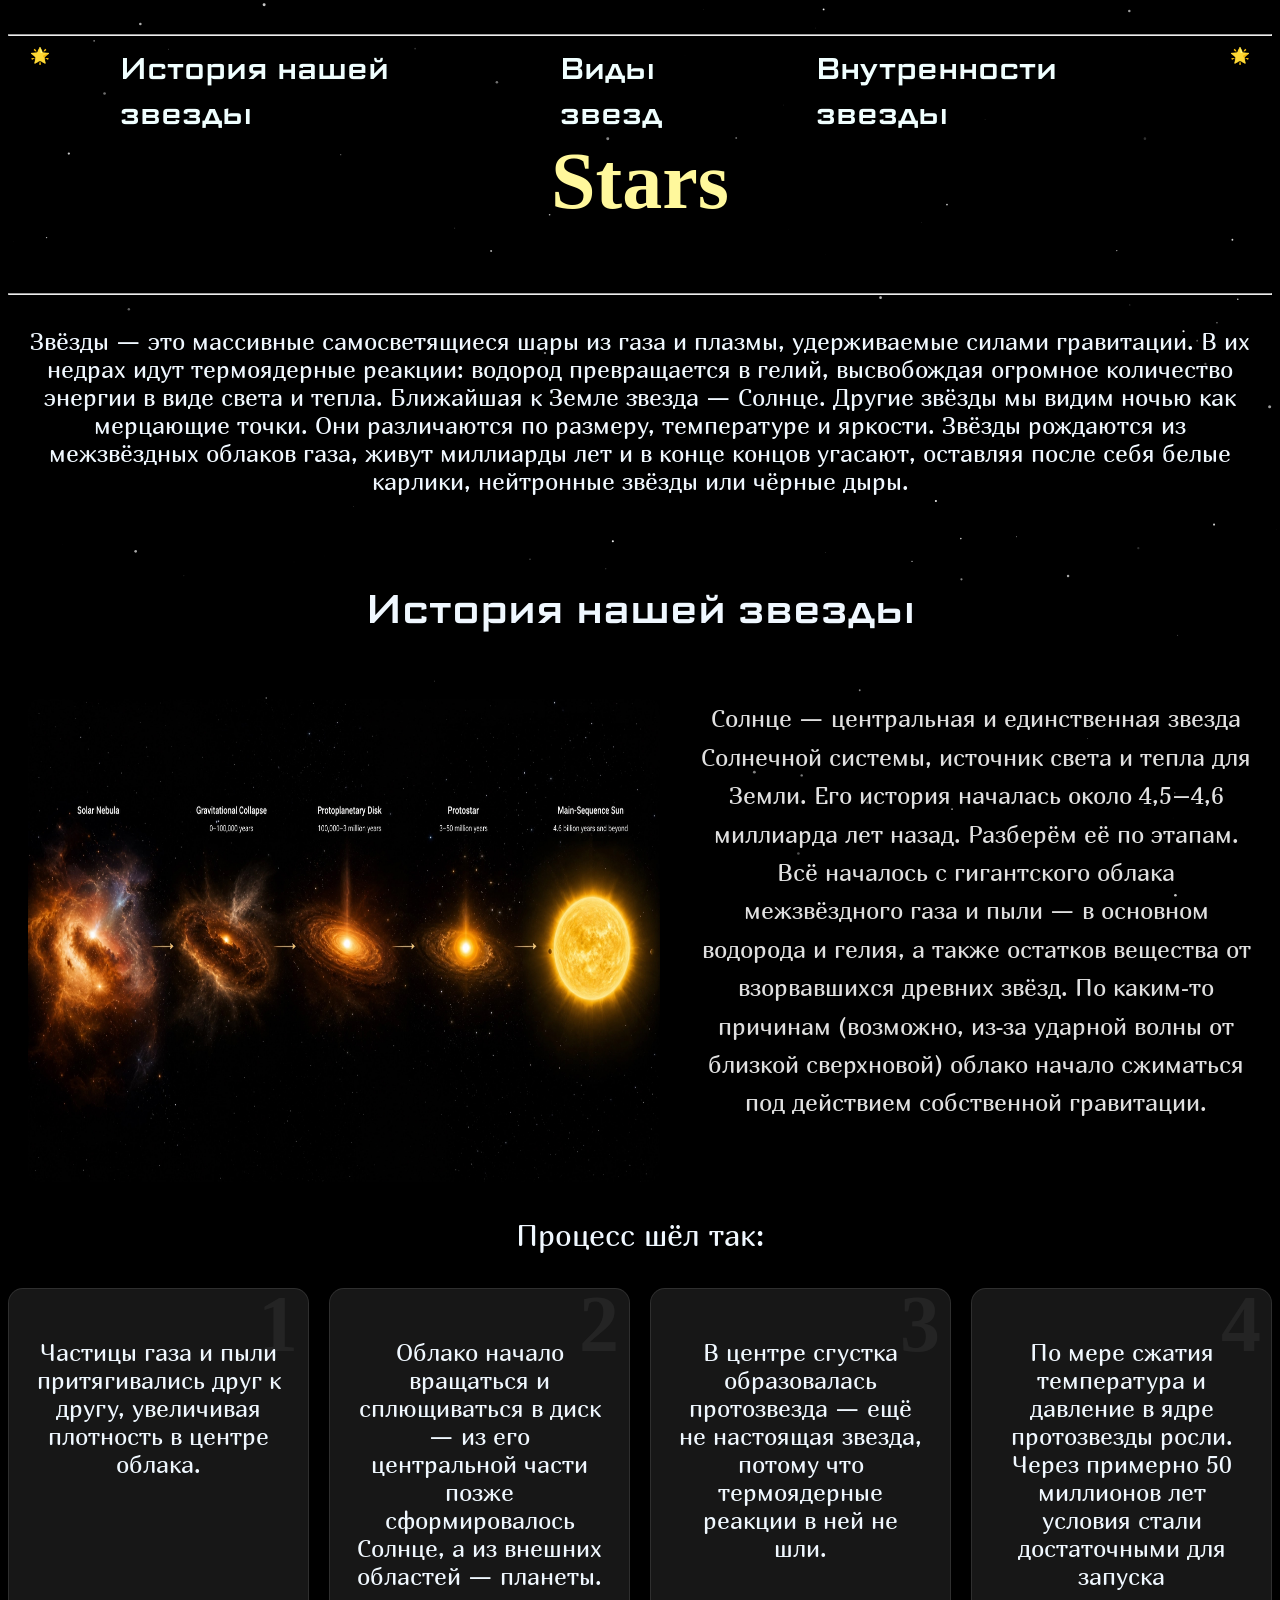
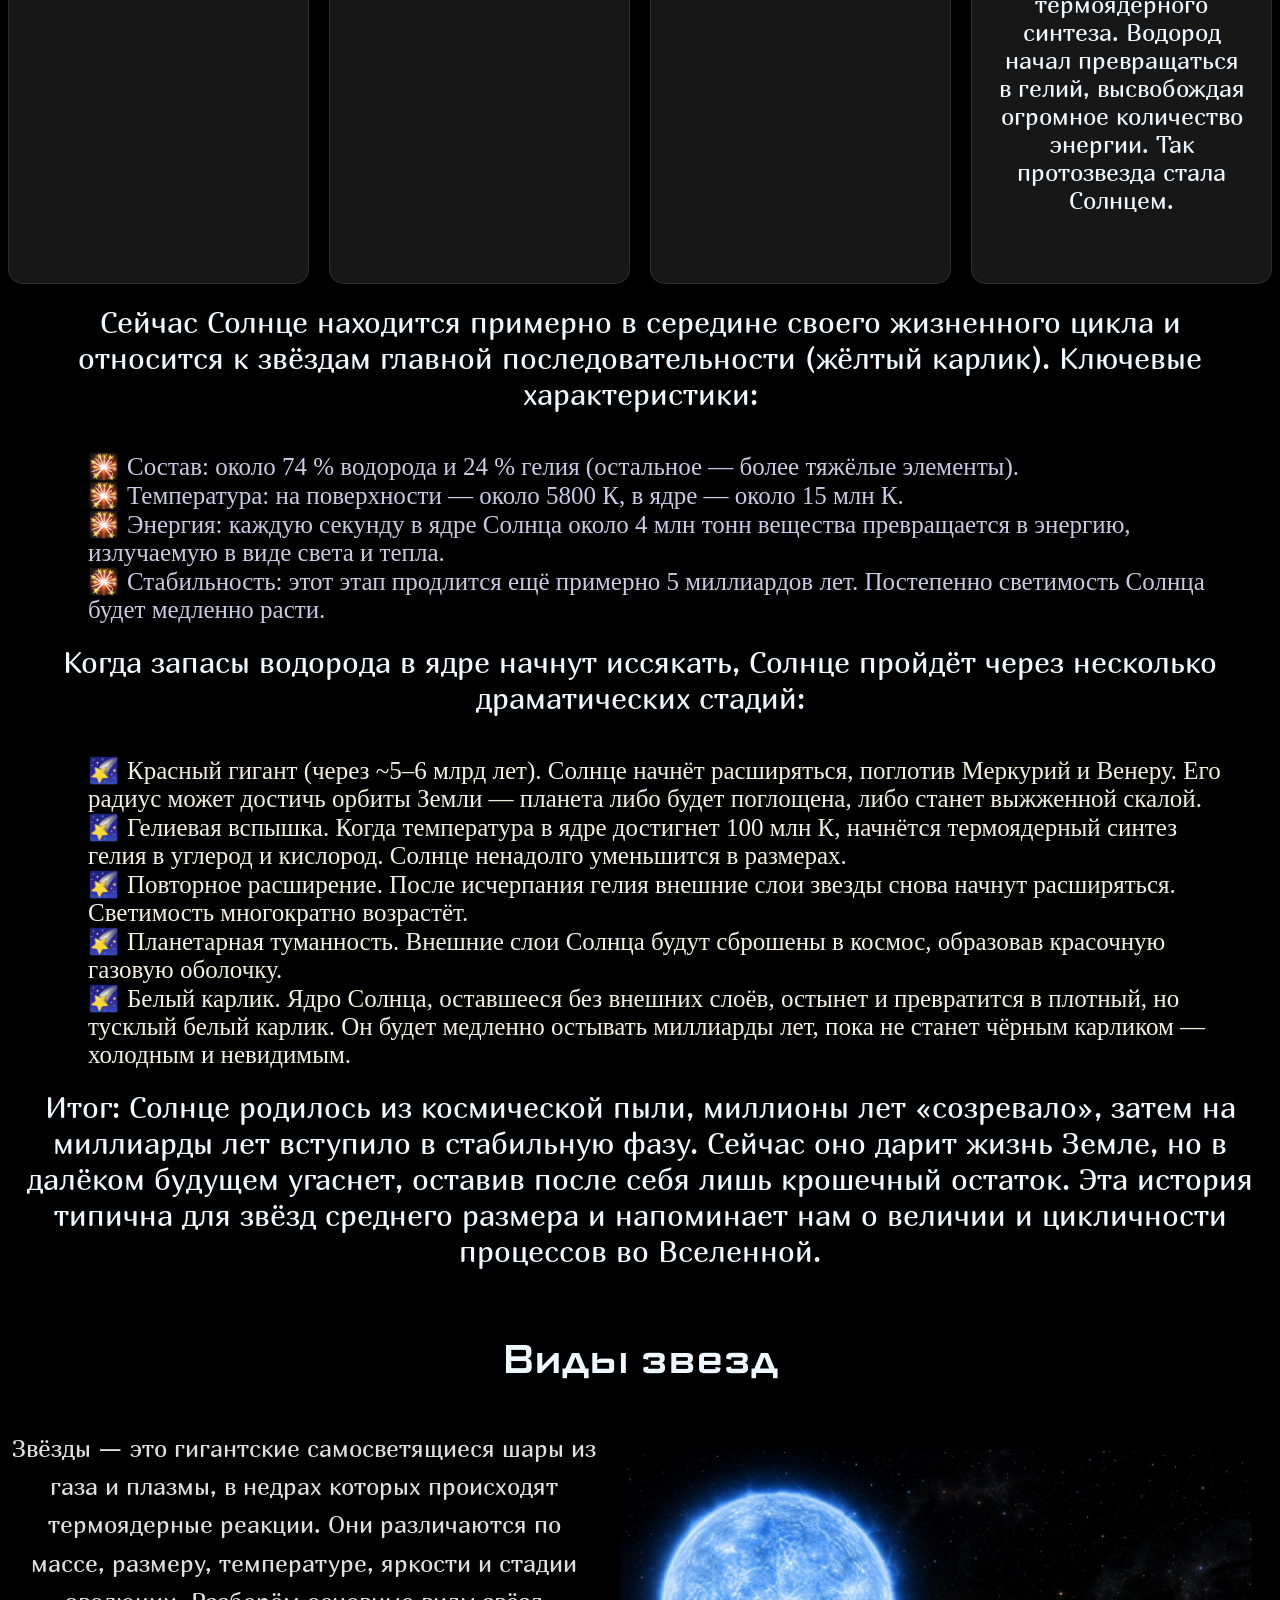
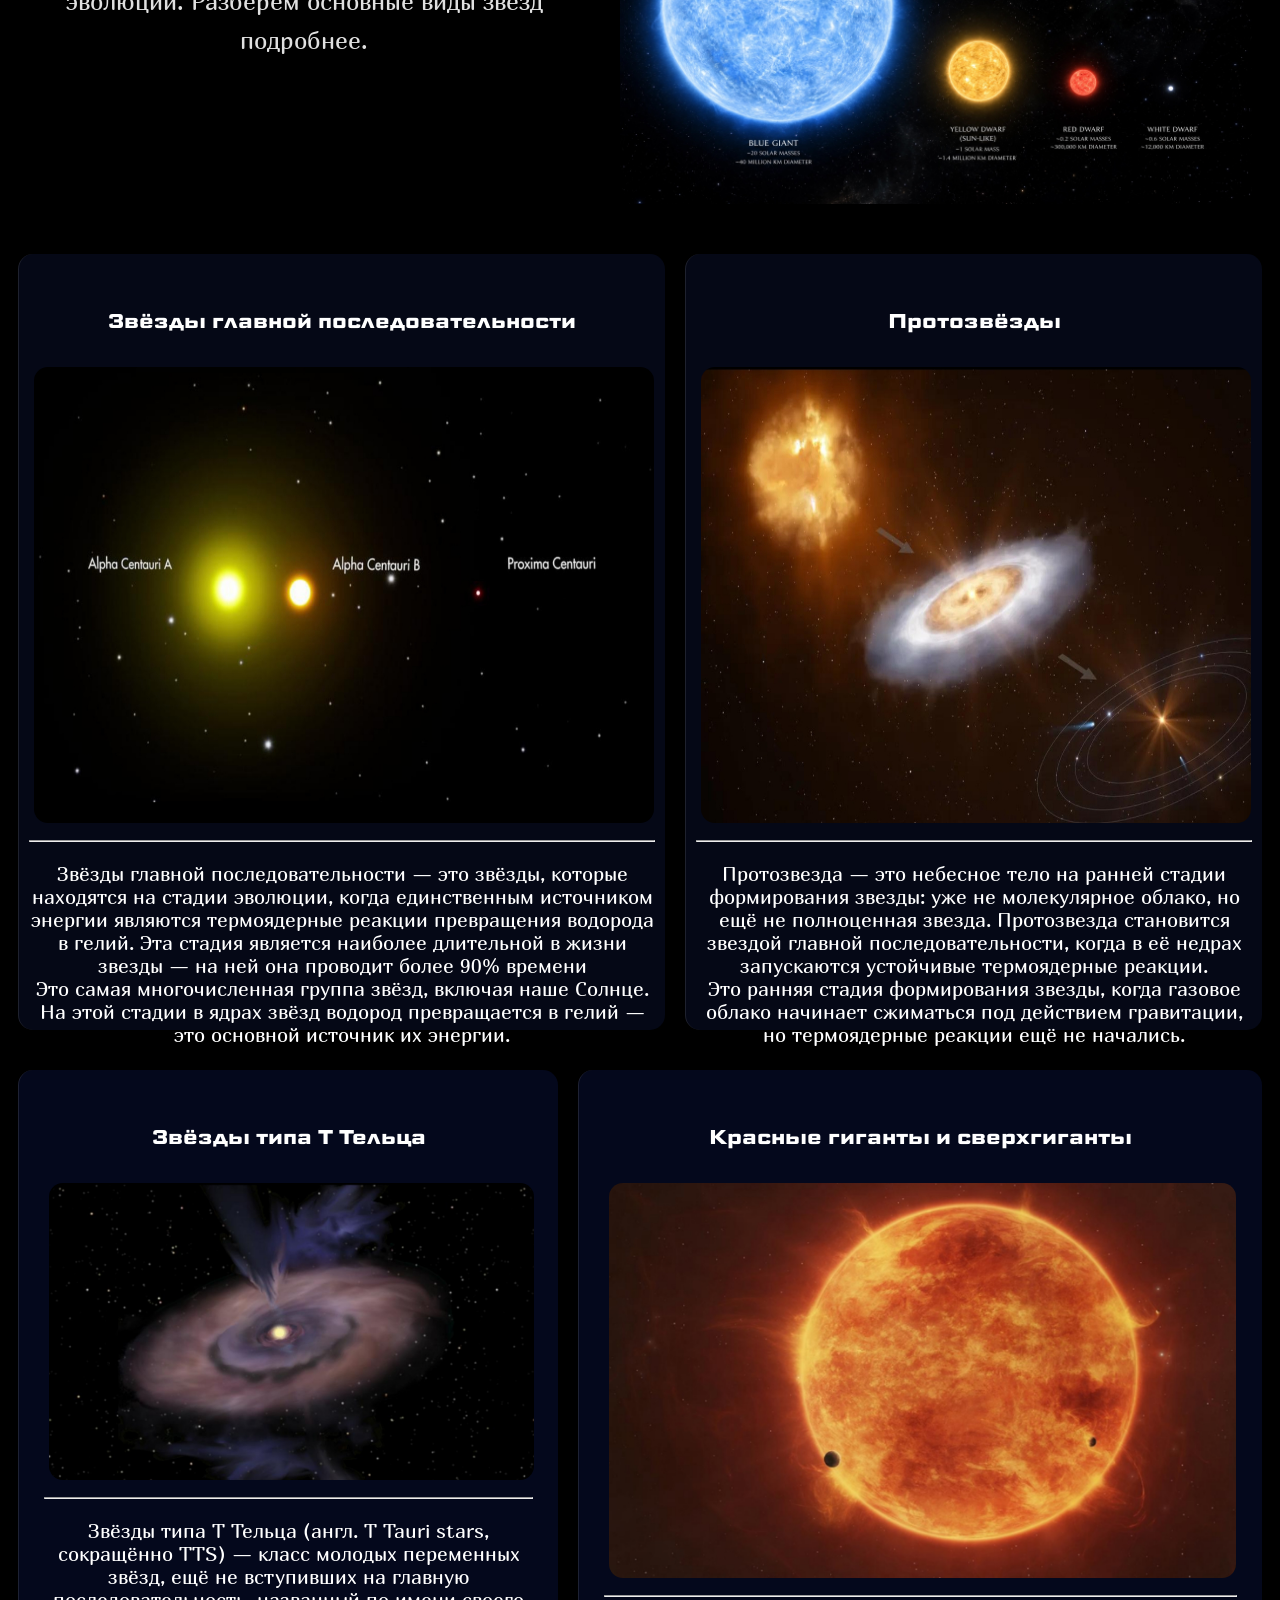
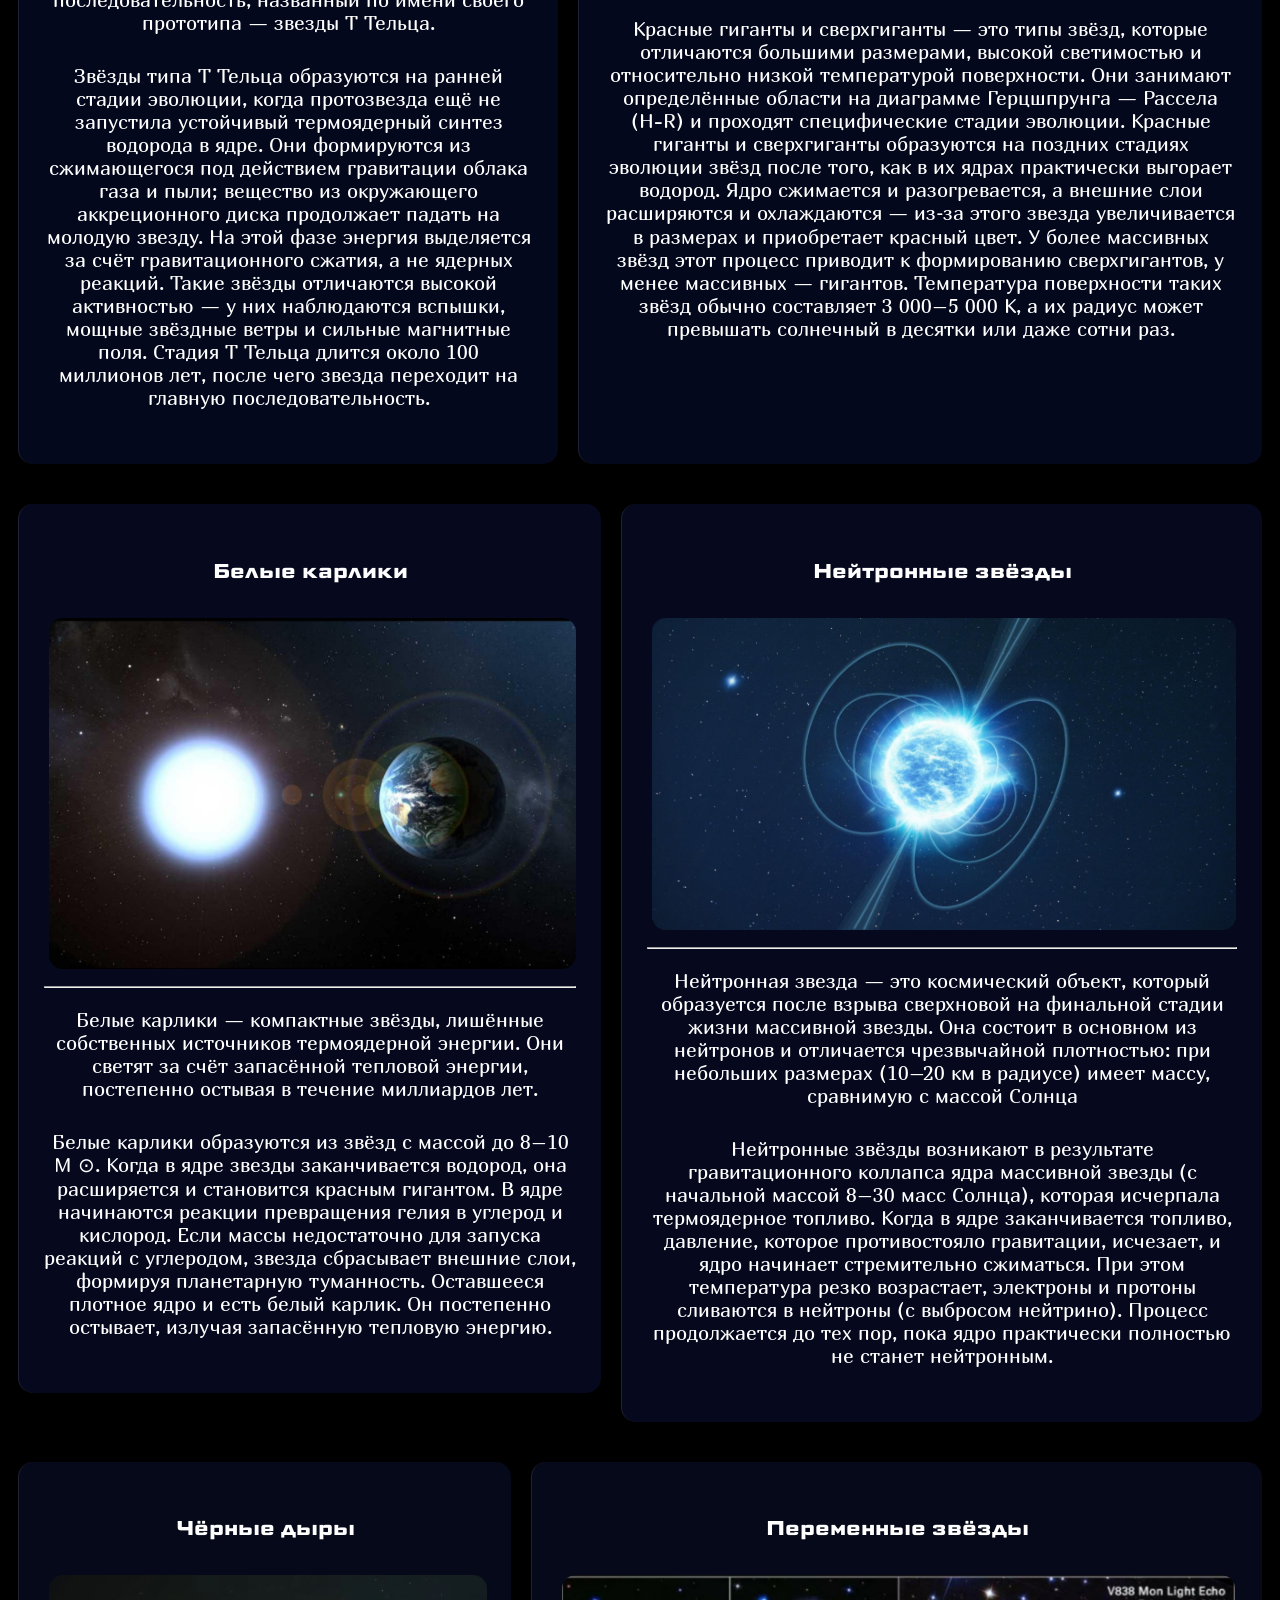
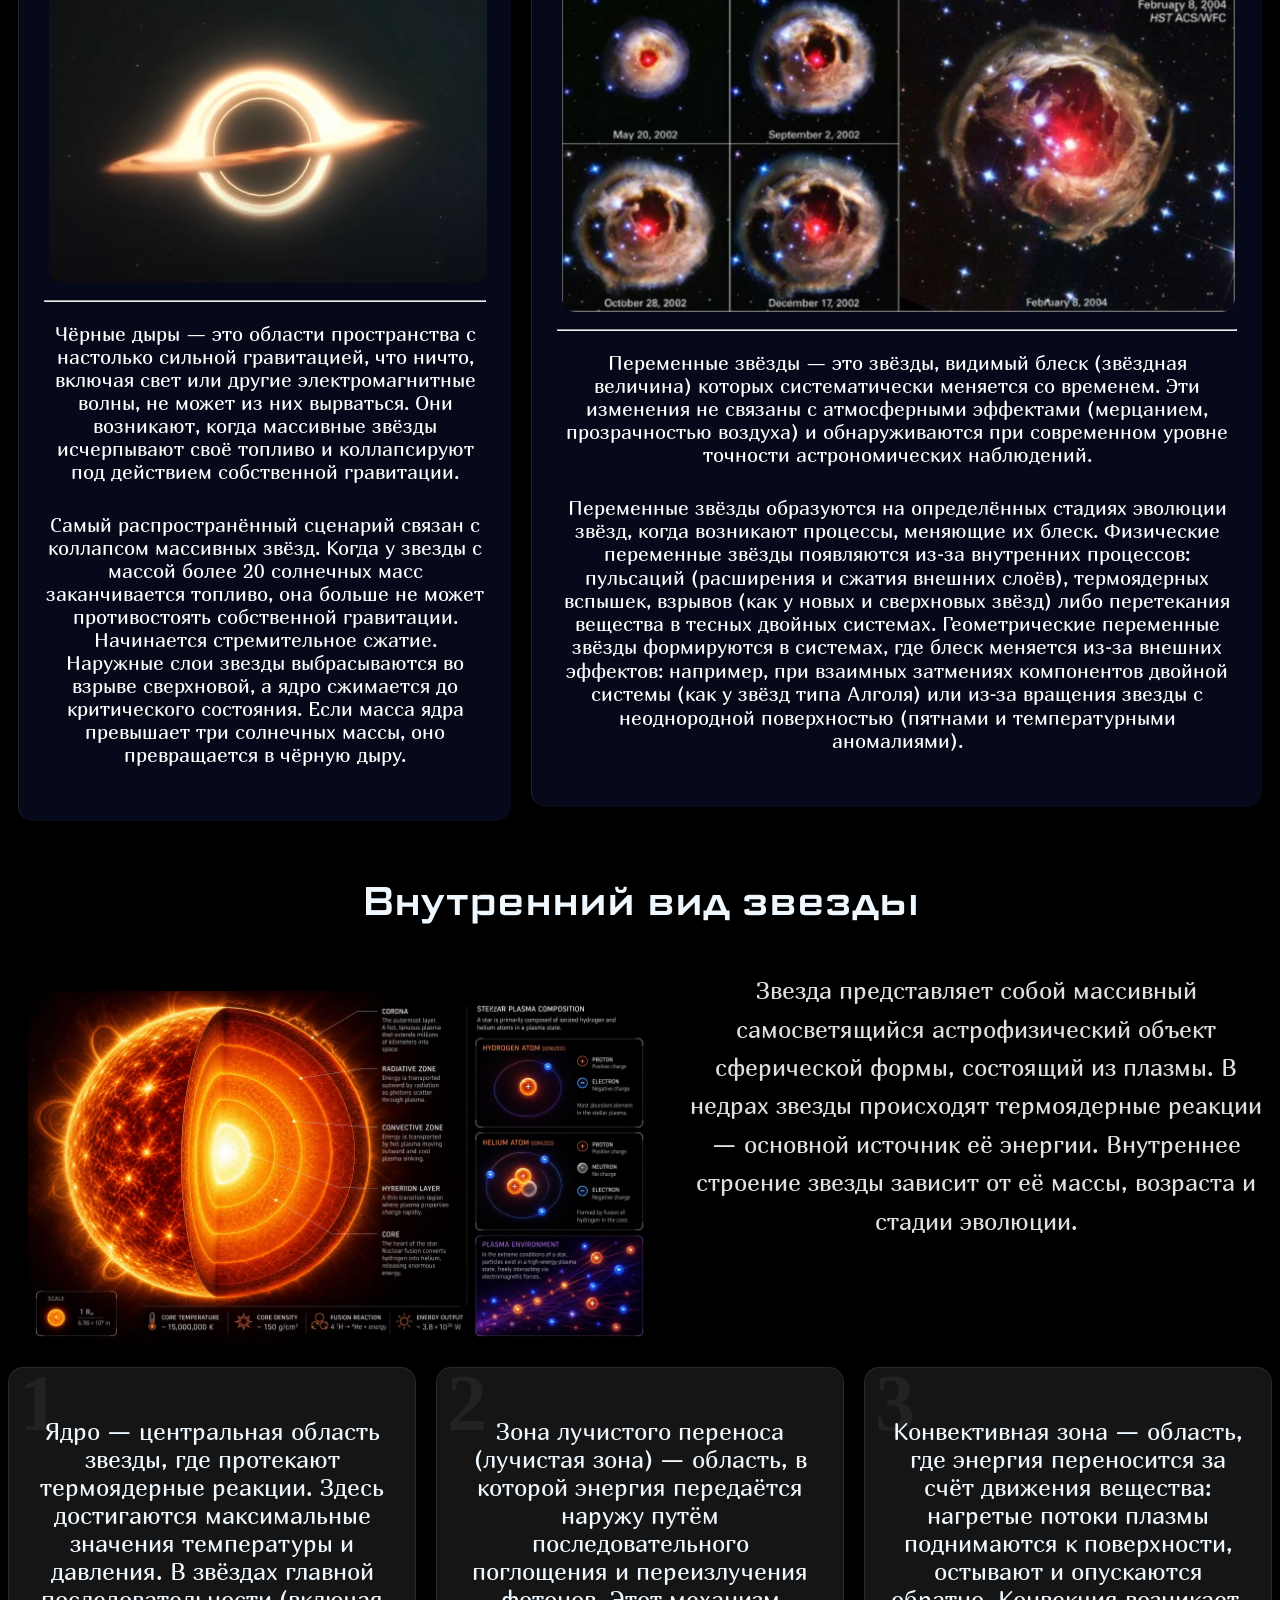
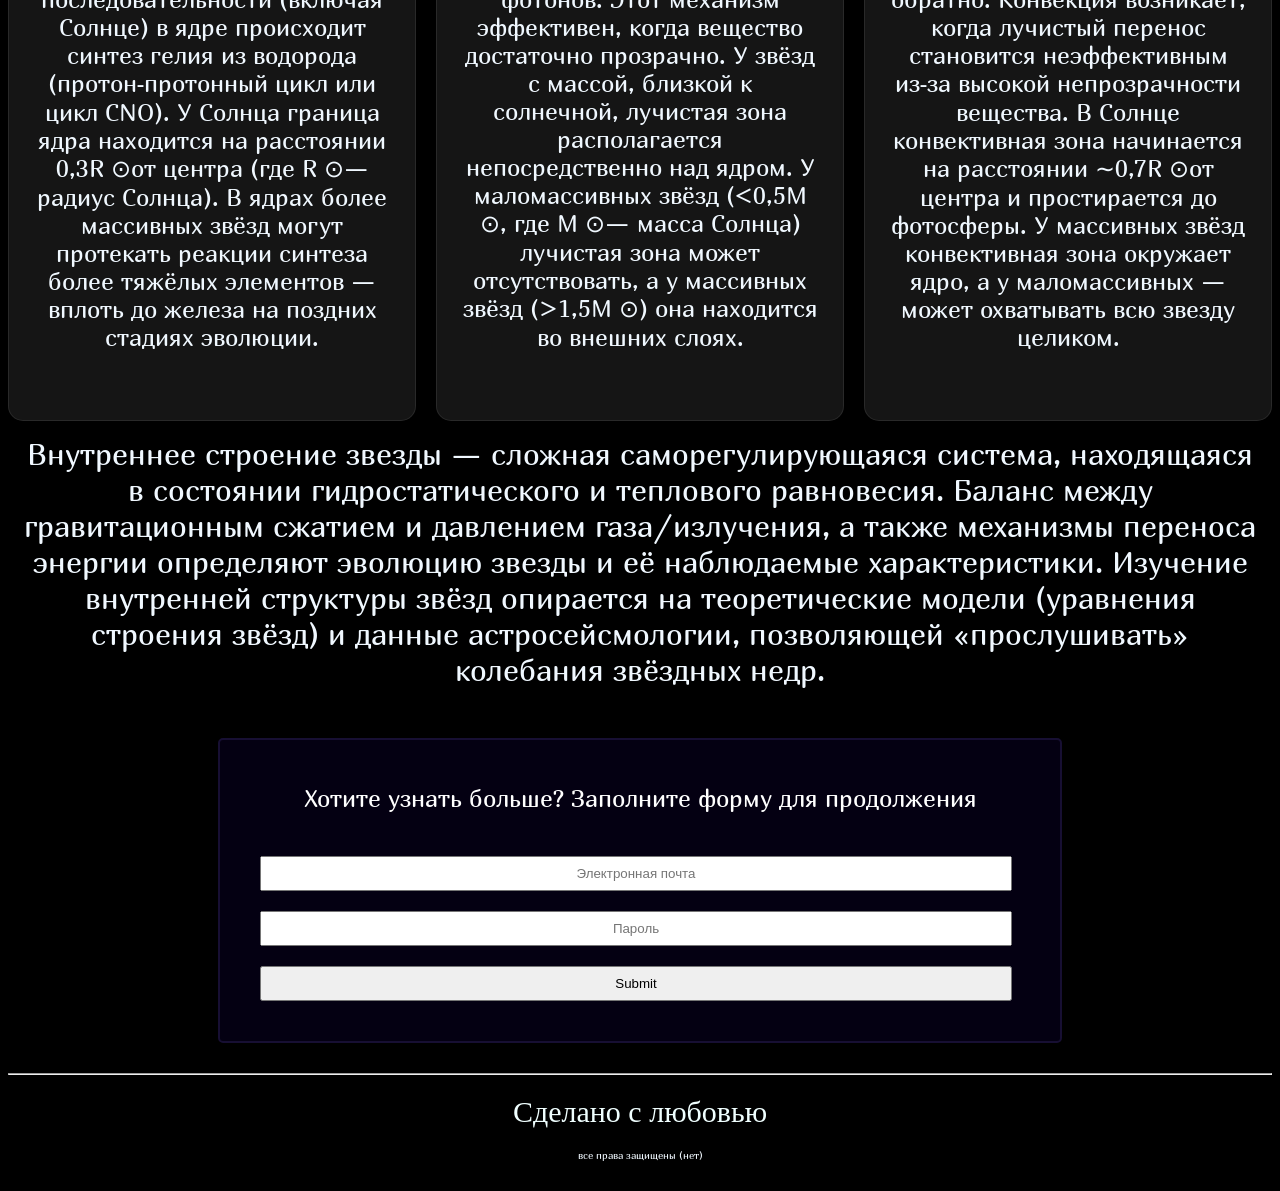
==== index.html @ b3ffe47a "Add files via upload" ====
<!DOCTYPE html>
<html lang="en">
<head>
    <meta charset="UTF-8">
    <meta name="viewport" content="width=device-width, initial-scale=1.0">
    <title>Stars</title>
    <link rel="stylesheet" href="style.css">
</head>
<body>
    <canvas id="stars-f"></canvas> /*создание фона(графика)*/
    <header>
            
            <div>
                
                
                <nav>
                <ul class="ul">
                    <li class="kl">
                      <a href="#history">История нашей звезды</a>
                    </li>
                    <li class="kl">
                        <a href="#vidi">Виды звезд</a>
                    </li>
                    <li class="kl">
                         <a href="#vnitru">Внутренности звезды</a>
                    </li>
                </ul>
                </nav>

            </div>
            
            <hr>

        </header>

    <main>
        <h2>Stars</h2>
        <hr>

        <div class="qwe">
            <p>Звёзды — это массивные самосветящиеся шары из газа и плазмы, удерживаемые силами гравитации. В их недрах идут термоядерные реакции: водород превращается в гелий, высвобождая огромное количество энергии в виде света и тепла. Ближайшая к Земле звезда — Солнце. Другие звёзды мы видим ночью как мерцающие точки. Они различаются по размеру, температуре и яркости. Звёзды рождаются из межзвёздных облаков газа, живут миллиарды лет и в конце концов угасают, оставляя после себя белые карлики, нейтронные звёзды или чёрные дыры.

            </p>
        </div>
        <h3 class="zac" id="history">История нашей звезды</h3>
        <section >
            
                <img class="immg" src="HhCAy1S5aWrT5e75SsNeDAeFYhlKkajiqe4t4muRTNCoE-Ly6YGvQNkZab-iYZTN1pRWCbXhPPBl9dnaajM_gAIA.jpg" alt="история звезды">
            <div class="history">
                <p class="history-t">Солнце — центральная и единственная звезда Солнечной системы, источник света и тепла для Земли. Его история началась около 4,5–4,6 миллиарда лет назад. Разберём её по этапам.
                Всё началось с гигантского облака межзвёздного газа и пыли — в основном водорода и гелия, а также остатков вещества от взорвавшихся древних звёзд. По каким‑то причинам (возможно, из‑за ударной волны от близкой сверхновой) облако начало сжиматься под действием собственной гравитации.
            </p>
            </div>
                 
    </div>
            
            
        </section>
        <p class="text">Процесс шёл так:</p>

        <div class="history-steps">
        <div class="step-card" data-step="1">
        
        <p>Частицы газа и пыли притягивались друг к другу, увеличивая плотность в центре облака.</p>
    </div>
         <div class="step-card" data-step="2">
            <p>Облако начало вращаться и сплющиваться в диск — из его центральной части позже сформировалось Солнце, а из внешних областей — планеты.</p>

         </div>
         <div class="step-card" data-step="3">
            <p>В центре сгустка образовалась протозвезда — ещё не настоящая звезда, потому что термоядерные реакции в ней не шли.</p>

         </div>
          <div class="step-card" data-step="4">
            <p>По мере сжатия температура и давление в ядре протозвезды росли. Через примерно 50 миллионов лет условия стали достаточными для запуска термоядерного синтеза. Водород начал превращаться в гелий, высвобождая огромное количество энергии. Так протозвезда стала Солнцем.</p>
          </div>
           </div>
         
        
        <div class="ot">
            <p class="text">
            Сейчас Солнце находится примерно в середине своего жизненного цикла и относится к звёздам главной последовательности (жёлтый карлик). Ключевые характеристики:
        </p>
        <ol class="ot">
            <li class="cx">Состав: около 74 % водорода и 24 % гелия (остальное — более тяжёлые элементы).</li>
            <li class="cx">Температура: на поверхности — около 5800 К, в ядре — около 15 млн К.</li>
            <li class="cx">Энергия: каждую секунду в ядре Солнца около 4 млн тонн вещества превращается в энергию, излучаемую в виде света и тепла.</li>
            <li class="cx">Стабильность: этот этап продлится ещё примерно 5 миллиардов лет. Постепенно светимость Солнца будет медленно расти.</li>
        </ol>
        </div>
        <div class="bot">
            <p class="text">Когда запасы водорода в ядре начнут иссякать, Солнце пройдёт через несколько драматических стадий:</p>
            <ol class="vvq">
                <li class="vpe">Красный гигант (через ~5–6 млрд лет). Солнце начнёт расширяться, поглотив Меркурий и Венеру. Его радиус может достичь орбиты Земли — планета либо будет поглощена, либо станет выжженной скалой.</li>
                <li class="vpe">Гелиевая вспышка. Когда температура в ядре достигнет 100 млн К, начнётся термоядерный синтез гелия в углерод и кислород. Солнце ненадолго уменьшится в размерах.</li>
                <li class="vpe">Повторное расширение. После исчерпания гелия внешние слои звезды снова начнут расширяться. Светимость многократно возрастёт.</li>
                <li class="vpe">Планетарная туманность. Внешние слои Солнца будут сброшены в космос, образовав красочную газовую оболочку.</li>
                <li class="vpe">Белый карлик. Ядро Солнца, оставшееся без внешних слоёв, остынет и превратится в плотный, но тусклый белый карлик. Он будет медленно остывать миллиарды лет, пока не станет чёрным карликом — холодным и невидимым.</li>
            </ol>
        </div>
            <p class="text">
                Итог: Солнце родилось из космической пыли, миллионы лет «созревало», затем на миллиарды лет вступило в стабильную фазу. Сейчас оно дарит жизнь Земле, но в далёком будущем угаснет, оставив после себя лишь крошечный остаток. Эта история типична для звёзд среднего размера и напоминает нам о величии и цикличности процессов во Вселенной.


            </p>
       


        <h3 class="zac" id="vidi">Виды звезд</h3>
       <section class="vidi">
            
            
            <img class="immg" src="st-cwGMs-y8lwxAkReZ5l7MgXN73DmB_UHMWxn1ynZtU_pWa02-79vNBhhojcEEcJgRnqFVhazSw2-3B9vxQGWKD.jpg" alt="Виды звезд">
            <div class="vv">
            <p class="history-t">
                Звёзды — это гигантские самосветящиеся шары из газа и плазмы, в недрах которых происходят термоядерные реакции. Они различаются по массе, размеру, температуре, яркости и стадии эволюции. Разберём основные виды звёзд подробнее.
            </p>
            </div>

       </section>
       <div>
        <div class="cards-container1">
    
        <div class="card1">
            <h4>Звёзды главной последовательности</h4>
            <img class="newimg" src="jFVwFk_FoMHQPAwfWNSrD5jE-RiOVs38egLt9uvmN2_lkDOd2melkweviQ5ipuPYYGZ6PzoWhEr7eBJ7XUIlQDN.jpg" alt="Звёзды главной последовательности">
            <hr>
            <p class="car">Звёзды главной последовательности — это звёзды, которые находятся на стадии эволюции, когда единственным источником энергии являются термоядерные реакции превращения водорода в гелий. Эта стадия является наиболее длительной в жизни звезды — на ней она проводит более 90% времени
          <br> Это самая многочисленная группа звёзд, включая наше Солнце. На этой стадии в ядрах звёзд водород превращается в гелий — это основной источник их энергии.</p>


        </div>
        <div class="card1">
           <h4> Протозвёзды</h4>
            <img class="newimg" src="KG-KD09asZzVBwgWKDp4Ikq3ABTZqd1jUu5FXukxus-j1uJ_1QXL9iGOLRXtCxqMXEbtx-0W4mrHbXnkJmtSqLgE.jpg" alt="протозвезда">
             <hr>
             <p class="car">Протозвезда — это небесное тело на ранней стадии формирования звезды: уже не молекулярное облако, но ещё не полноценная звезда. Протозвезда становится звездой главной последовательности, когда в её недрах запускаются устойчивые термоядерные реакции.
            <br>
            
            Это ранняя стадия формирования звезды, когда газовое облако начинает сжиматься под действием гравитации, но термоядерные реакции ещё не начались.</p>
        </div>
        
        
        

       </div>
       <div class="cards-container2">
        <div class="card2">
          <h4>Звёзды типа T Тельца</h4>
          <img class="newimg2" src="W2SGbA1Y1uQBvrpEEEn0NTRlLTeXfCv5uP4Od1mR717fp5hdIC7OxcDDEEA5IDarpTutDfgAE5FDqMP7_vFkUO1U.jpg" alt="звезда">
             <hr>
            <p class="car">Звёзды типа T Тельца (англ. T Tauri stars, сокращённо TTS) — класс молодых переменных звёзд, ещё не вступивших на главную последовательность, названный по имени своего прототипа — звезды T Тельца.
                </p>
                <p class="car">Звёзды типа Т Тельца образуются на ранней стадии эволюции, когда протозвезда ещё не запустила устойчивый термоядерный синтез водорода в ядре. Они формируются из сжимающегося под действием гравитации облака газа и пыли; вещество из окружающего аккреционного диска продолжает падать на молодую звезду. На этой фазе энергия выделяется за счёт гравитационного сжатия, а не ядерных реакций. Такие звёзды отличаются высокой активностью — у них наблюдаются вспышки, мощные звёздные ветры и сильные магнитные поля. Стадия Т Тельца длится около 100 миллионов лет, после чего звезда переходит на главную последовательность.</p>
        </div>
         <div class="card2">
            <h4>Красные гиганты и сверхгиганты</h4>
            <img class="newimg2" src="ElgtOARUM84dcflhwmj2lpYddc2DJKnj8_bKwoavaB4TQGeCgwqU-_B1W___aTNkYBCsntfZ85E8VI-wJX6csglR.jpg" alt="красные гиганты">
             <hr>
           <p class="car"> Красные гиганты и сверхгиганты — это типы звёзд, которые отличаются большими размерами, высокой светимостью и относительно низкой температурой поверхности. Они занимают определённые области на диаграмме Герцшпрунга — Рассела (H-R) и проходят специфические стадии эволюции.
            
            Красные гиганты и сверхгиганты образуются на поздних стадиях эволюции звёзд после того, как в их ядрах практически выгорает водород. Ядро сжимается и разогревается, а внешние слои расширяются и охлаждаются — из‑за этого звезда увеличивается в размерах и приобретает красный цвет. У более массивных звёзд этот процесс приводит к формированию сверхгигантов, у менее массивных — гигантов. Температура поверхности таких звёзд обычно составляет 3 000–5 000 K, а их радиус может превышать солнечный в десятки или даже сотни раз.</p>
        </div>

       </div>


       <div class="cards-container2">
       
        <div class="card3">
            <h4>Белые карлики</h4>
            <img class="newimg" src="6tpMfCISxJOV6zYn40aKoOMwFL04auXRwM18BpUx6e3GqDL2s7LxtLSP7dMqZFVdiqmh4VyGSEZbc7IqMGI4ZS-n.jpg" alt="белые карлики">
             <br> <hr>
            <p class="car">Белые карлики — компактные звёзды, лишённые собственных источников термоядерной энергии. Они светят за счёт запасённой тепловой энергии, постепенно остывая в течение миллиардов лет.
           </p>
           <p class="car">Белые карлики образуются из звёзд с массой до 8–10 M 
⊙
​
 . Когда в ядре звезды заканчивается водород, она расширяется и становится красным гигантом. В ядре начинаются реакции превращения гелия в углерод и кислород. Если массы недостаточно для запуска реакций с углеродом, звезда сбрасывает внешние слои, формируя планетарную туманность. Оставшееся плотное ядро и есть белый карлик. Он постепенно остывает, излучая запасённую тепловую энергию.</p>
        </div>
        <div class="card3">
           <h4> Нейтронные звёзды</h4>
            <img class="newimg" src="Vg0ILqvw6b5Vk5XqcuOlAATKJuWRU4jRn1bPULViLRsu-yIhbllERxUY_Yg-6CGkVDIj985uNqgwho_-Y2XuPvKY.jpg" alt="нейтронные звёзды">
             <br> <hr>
             <p class="car">Нейтронная звезда — это космический объект, который образуется после взрыва сверхновой на финальной стадии жизни массивной звезды. Она состоит в основном из нейтронов и отличается чрезвычайной плотностью: при небольших размерах (10–20 км в радиусе) имеет массу, сравнимую с массой Солнца
                </p>
                <p class="car">Нейтронные звёзды возникают в результате гравитационного коллапса ядра массивной звезды (с начальной массой 8–30 масс Солнца), которая исчерпала термоядерное топливо. Когда в ядре заканчивается топливо, давление, которое противостояло гравитации, исчезает, и ядро начинает стремительно сжиматься. При этом температура резко возрастает, электроны и протоны сливаются в нейтроны (с выбросом нейтрино). Процесс продолжается до тех пор, пока ядро практически полностью не станет нейтронным.</p>
        </div>
       
        </div>

       </div>


       <div class="cards-container2">

        <div class="card4">
          <h4> Чёрные дыры</h4>
           <img class="newimg" src="LwiJ4CLYxfXhBq3WSda83P41Xly4K7YlVuPB_zHpEm5rtkcaoagSpwN3hVACQ0_iMN4bqIcbZ7TdyZTkrfaKkjh.jpg" alt="чёрная дыра">
             <br> <hr>
                <p class="car">Чёрные дыры — это области пространства с настолько сильной гравитацией, что ничто, включая свет или другие электромагнитные волны, не может из них вырваться. Они возникают, когда массивные звёзды исчерпывают своё топливо и коллапсируют под действием собственной гравитации. 
                    </p>
                    <p class="car">Самый распространённый сценарий связан с коллапсом массивных звёзд. Когда у звезды с массой более 20 солнечных масс заканчивается топливо, она больше не может противостоять собственной гравитации. Начинается стремительное сжатие. Наружные слои звезды выбрасываются во взрыве сверхновой, а ядро сжимается до критического состояния. Если масса ядра превышает три солнечных массы, оно превращается в чёрную дыру.</p>
                </div>

        <div class="card4">
           
            <h4> Переменные звёзды </h4>
              <img class="newimg" src="0LIQzasR1CyFiuinlO_ElJ6lDGzDLZNTjW8Ea-UfMUpT9sPJL4PFvEA1yI-SliuFNPnf3M1ARoFnIuhV5pRN4XCF.jpg" alt="переменная звезда">
              <br> <hr>
           <p class="car"> Переменные звёзды — это звёзды, видимый блеск (звёздная величина) которых систематически меняется со временем. Эти изменения не связаны с атмосферными эффектами (мерцанием, прозрачностью воздуха) и обнаруживаются при современном уровне точности астрономических наблюдений.
        </p>
        <p class="car">Переменные звёзды образуются на определённых стадиях эволюции звёзд, когда возникают процессы, меняющие их блеск. Физические переменные звёзды появляются из‑за внутренних процессов: пульсаций (расширения и сжатия внешних слоёв), термоядерных вспышек, взрывов (как у новых и сверхновых звёзд) либо перетекания вещества в тесных двойных системах. Геометрические переменные звёзды формируются в системах, где блеск меняется из‑за внешних эффектов: например, при взаимных затмениях компонентов двойной системы (как у звёзд типа Алголя) или из‑за вращения звезды с неоднородной поверхностью (пятнами и температурными аномалиями).</p>
        </div>

         
        

       </div>
       
       <h3 class="zac" id="vnitru">Внутренний вид звезды</h3>
       <section>
          <img class="immg" src="U2VvqVZE7hnRe0ABCAevWyYhGNCA9e4A7sefKvd7D7kwuxhjFmHPl0shvvzZiisPlnngNpGkgefvnpW3zGq6iZND.jpg" alt="Внутренности">
            <p class="history-t" >Звезда представляет собой массивный самосветящийся астрофизический объект сферической формы, состоящий из плазмы. В недрах звезды происходят термоядерные реакции — основной источник её энергии. Внутреннее строение звезды зависит от её массы, возраста и стадии эволюции.</p>
           


       </section>
       <div class="history-steps">
        
         <div class="step-card2" data-step="1">
            <p>Ядро — центральная область звезды, где протекают термоядерные реакции. Здесь достигаются максимальные значения температуры и давления. В звёздах главной последовательности (включая Солнце) в ядре происходит синтез гелия из водорода (протон‑протонный цикл или цикл CNO).

У Солнца граница ядра находится на расстоянии 0,3R 
⊙
​
  от центра (где R 
⊙
​
  — радиус Солнца). В ядрах более массивных звёзд могут протекать реакции синтеза более тяжёлых элементов — вплоть до железа на поздних стадиях эволюции.</p>

         </div>
         <div class="step-card2" data-step="2">
            <p>Зона лучистого переноса (лучистая зона) — область, в которой энергия передаётся наружу путём последовательного поглощения и переизлучения фотонов. Этот механизм эффективен, когда вещество достаточно прозрачно.

У звёзд с массой, близкой к солнечной, лучистая зона располагается непосредственно над ядром. У маломассивных звёзд (<0,5M 
⊙
​
 , где M 
⊙
​
  — масса Солнца) лучистая зона может отсутствовать, а у массивных звёзд (>1,5M 
⊙
​
 ) она находится во внешних слоях.</p>

         </div>
          <div class="step-card2" data-step="3">
            <p>Конвективная зона — область, где энергия переносится за счёт движения вещества: нагретые потоки плазмы поднимаются к поверхности, остывают и опускаются обратно. Конвекция возникает, когда лучистый перенос становится неэффективным из‑за высокой непрозрачности вещества.

В Солнце конвективная зона начинается на расстоянии ∼0,7R 
⊙
​
  от центра и простирается до фотосферы. У массивных звёзд конвективная зона окружает ядро, а у маломассивных — может охватывать всю звезду целиком.</p>
          </div>
           </div>
           <p class="text">Внутреннее строение звезды — сложная саморегулирующаяся система, находящаяся в состоянии гидростатического и теплового равновесия. Баланс между гравитационным сжатием и давлением газа/излучения, а также механизмы переноса энергии определяют эволюцию звезды и её наблюдаемые характеристики. Изучение внутренней структуры звёзд опирается на теоретические модели (уравнения строения звёзд) и данные астросейсмологии, позволяющей «прослушивать» колебания звёздных недр.

</p>

       <div class="form">
        <p class="color">Хотите узнать больше? Заполните форму для продолжения</p>
        <input type="text" name="email" placeholder="Электронная почта">
        <input type="password" name="password" placeholder="Пароль">
        <input type="submit" name="otp" placeholder="Отправить">
       </div>
        <footer>
            <hr>
            <a class="vig" href="C:\Users\Nastya_R\OneDrive\Desktop\.vscode\html444\15.05.2026\404.html">Сделано с любовью</a>
            <p class="kon">все права защищены (нет)</p>
        </footer>
    </main>
 <script src="JavaScript"></script>
</body>
---- style.css ----
@import url('https://fonts.googleapis.com/css2?family=Bellota:ital,wght@0,300;0,400;0,700;1,300;1,400;1,700&family=Marmelad&family=Monomakh&family=Rubik+Iso&family=Science+Gothic:wght@100..900&family=Special+Elite&family=Stalinist+One&display=swap');

.ul {
    display: flex;
   padding: 10px 30px;
   gap: 70px;
    text-decoration: none;
    list-style-type: none;
   
    
    background-color: rgba(0, 0, 0, 0.453);
  
    border-radius: 14px;
    
}
ul::after {
    content: "🌟";  
 
}
ul::before {
    content: "🌟";  
 
}
nav {
    position: fixed;
    top: 20px;
    left: 0px;
    width: 100%;
    display: flex;
    justify-content: center;
    z-index: 5;
}

   
    
   

h1 {
    color: rgb(255, 255, 255);
    padding: 5px 10px;
    background-color: rgb(0, 0, 0);
   
}
a {
    text-decoration: none;
    list-style-type: none;
    color: azure;
    font-size: 30px;
}
body {
    background-color: rgb(0, 0, 0);
}
body {
  /*background-image: url('https://i.pinimg.com/736x/0e/a2/89/0ea2891307212e5727c404a606b89f6a.jpg');
  /*без повторений*/
  background-size: cover;
   background-repeat: no-repeat;
  background-position: center;
}
header {
   background-color: rgb(0, 0, 0);
    height: auto;
  width: auto;
}
.kl {
    font-family: "Science Gothic", sans-serif;
  font-optical-sizing: auto;
  font-style: normal;
    gap: 10px;
    display: flex;
    justify-content: center;
}
hr {
    color: rgb(255, 255, 255);
}
a:hover {
    color: rgb(252, 255, 152);
    transform: scale(1.2);
    
}
a {
    transition: 0.75s;
}

p {
    color: aliceblue;
}
section {
    
    
    
    display: flex;
}
.immg {
    max-width: 50%;
  height: auto;
  margin: 20px;
  border-radius: 10px;
  border: 2px ;
}
html {
    scroll-behavior: smooth;
}  
h2 {
    margin-top: 100px;
    color: rgb(255, 248, 156);
    justify-content: center;
    display: flex;
    font-size: 80px;
}
.qwe {
   
    display: flex;
    justify-content: center;
    padding-left: 20px;
    padding-right: 20px;
}
.form {
    
     max-width: 800px;           
    margin: 30px auto;    
    background-color: #050117d1;
    border-radius: 5px;
    border: 2px solid #170f33;
    padding: 20px; 
    height: auto;
    
}
input:focus {
    background-color: #fffdd7;
    transition: 0.5s;
}
.color {
    color: rgb(255, 255, 255);
}
input {
    text-align: center;
    margin: 10px;
    width: 94%;               
    padding: 8px;
    box-sizing: border-box;
    color: black;
}
p {
    display: flex;
    justify-content: center;
   font-family: "Marmelad", sans-serif;
  font-weight: 400;
  font-style: normal;
   font-size: 24px;
   padding-bottom: 20px;
    text-align: center;
}
h3 {
    color: aliceblue;
    display: flex;
    justify-content: center;
     font-family: "Monomakh", system-ui;
  font-weight: 400;
  font-style: normal;
  font-size: 40px;
}
input {
    display: flex;
    justify-content: center;
    margin: 20px;
}
input .otp {
    display: flex;
    justify-content: center;
}
ol {
    color: aliceblue;
     font-size: 24px;
}
.history {
    display: inline;
    padding: 10px;
    margin: 10px;
    
}

.bot {
    
    margin: 20px;
    color: rgb(204, 209, 255);
}
.ot {
    margin: 20px;
    color: rgb(204, 209, 255);
    text-decoration: none;
    list-style-type: none;
    font-size: 25px;

}
.cx::before {
 content: "🎇";  
  margin-right: 8px;  
  color: #feffba;  

}
.vpe::before {
 content: "🌠";  
  margin-right: 8px;  
  color: #feffba;  

}
.cx {
    color: #cac9e3;
    font-size: 25px;
    
}
.vig {
    display: flex;
    justify-content: center;
    margin: 20px;
}
.vidi {
    display: flex;
    flex-direction: row-reverse;
}

.vvq {
    margin: 20px;
    color: rgb(243, 240, 223);
    text-decoration: none;
    list-style-type: none;
    font-size: 25px;
}
.text {
    font-size: 30px;
     text-align: center;
     margin: 15px;
}
.text2 {
    margin-top: 20%;
}
.cards-container1 {
    display: flex;
    width: auto;
    justify-content: center;
   
    width: 100%;
    height: 100%;
    margin-top: 20px;
       margin-bottom: 20px;
       
}

.cards-container2 {
     display: flex;
    width: auto;
    justify-content: center;
   
    width: 100%;
    height: 100%;
    margin-top: 20px;
       margin-bottom: 20px;
       position: relative;
}

.newimg {
    width: 99%;
    height: 65%;
    border-radius: 14px;
    margin: 5px;
}
.newimg2 {
    width: 99%;
    height: auto;
    border-radius: 14px;
    margin: 5px;
}
.car {
    color: white;
    font-size: 20px;
    padding-bottom: 10px;
}




.card1 {
   color: white;
     background: rgba(7, 11, 31, 0.737); 
    border-left: 1px solid rgba(255, 255, 255, 0.1);
    border-radius: 15px;
    padding: 25px 10px;
    padding-bottom: 50px;
    transition: transform 0.3s , border-color 0.3s;
    position: relative;
    margin: 10px 10px;
    height:auto;
}
.card1:hover {
    transform: translateY(-5px);
    border-color: #98aefc; 
     background:rgba(102, 98, 230, 0.178); 
    box-shadow: 7px 7px 7px #7278cd51;
    
}
.card2 {
    color: white;
    background: rgba(5, 10, 36, 0.804); 
    border-left: 1px solid rgba(255, 255, 255, 0.1);
    border-radius: 15px;
    padding: 25px;
    transition: transform 0.3s , border-color 0.3s;
    position: relative;
    margin: 10px 10px;
    height: auto;

}
.card2:hover {
    transform: translateY(-5px);
    border-color: #98aefc; 
    background:rgba(102, 98, 230, 0.178); 
    box-shadow: 7px 7px 7px #7278cd51;
    
}
.card3 {
   color: white;
     background: rgba(8, 12, 38, 0.8); 
    border-left: 1px solid rgba(255, 255, 255, 0.1);
    border-radius: 15px;
    padding: 25px;
    transition: transform 0.3s , border-color 0.3s;
    position: relative;
    margin: 10px 10px;
    height: 100%;
}
.card3:hover {
    transform: translateY(-5px);
    border-color: #98aefc; 
    background:rgba(102, 98, 230, 0.178); 
     box-shadow: 7px 7px 7px #7278cd51;
    
}
.card4 {
    color: white;
     background: rgba(7, 11, 32, 0.833); 
    border-left: 1px solid rgba(255, 255, 255, 0.1);
    border-radius: 15px;
    padding: 25px;
    transition: transform 0.3s , border-color 0.3s;
    position: relative;
    margin: 10px 10px;
    height: 100%;

}
.card4:hover {
    transform: translateY(-5px);
    border-color: #98aefc; 
     background:rgba(102, 98, 230, 0.178); 
   box-shadow: 7px 7px 7px #7278cd51;
    
}
.zac {
    font-family: "Science Gothic", sans-serif;
  font-optical-sizing: auto;
  font-style: normal;
}
.history-t {
    font-family: 'Marmelad', sans-serif;
    font-size: 24px;
    line-height: 1.6; /* Увеличиваеет расстояние между строками */
    color: #e0e0e0;
    max-width: 800px;
    margin: 0px auto 40px;
    text-align: center;
}

.history-steps {
    display: grid;
    grid-template-columns: repeat(auto-fit, minmax(300px, 1fr)); /* Карточки встанут в ряд сами */
    gap: 20px;
    padding: 0;
    list-style: none;
}

.step-card {
    background: rgba(42, 42, 42, 0.563); 
    border: 1px solid rgba(255, 255, 255, 0.1);
    border-radius: 15px;
    padding: 25px;
    transition: transform 0.3s , border-color 0.3s;
    position: relative;
    
}
.step-card:hover {
    transform: translateY(-5px);
    border-color: #fcf598; 
    background: rgba(52, 51, 51, 0.603);
}


.step-card::before {
    content: attr(data-step); /* Берет номер из атрибута в HTML */
    position: absolute;
    top: -10px;
    right: 10px;
    font-size: 80px;
    font-weight: bold;
    color: rgba(255, 255, 255, 0.06); 
    z-index: 0;
}
h4 {
    font-family: "Science Gothic", sans-serif;
  font-optical-sizing: auto;
  font-style: normal;
  font-size: 20px;
  text-align: center;
}

.step-card2 {
    background: rgba(33, 33, 33, 0.659); 
    border: 1px solid rgba(255, 255, 255, 0.088);
    border-radius: 15px;
    padding: 25px;
    transition: transform 0.3s , border-color 0.3s;
    position: relative;
    
}
.step-card2:hover {
    transform: translateY(-5px);
    border-color: #98aefc; 
    background: rgba(73, 72, 72, 0.578);
}


.step-card2::before {
    content: attr(data-step); /* Берет номер из атрибута в HTML */
    position: absolute;
    top: -10px;
    left: 10px;
    font-size: 80px;
    font-weight: bold;
    color: rgba(255, 255, 255, 0.06); 
    z-index: 0;
}
.kon {
    font-size: 10px;
}
#stars-f {
    position: fixed;
    background-color: black;
    z-index: -1;
      top: 0;
    left: 0;
    width: 100%;
    height: 100%;
}
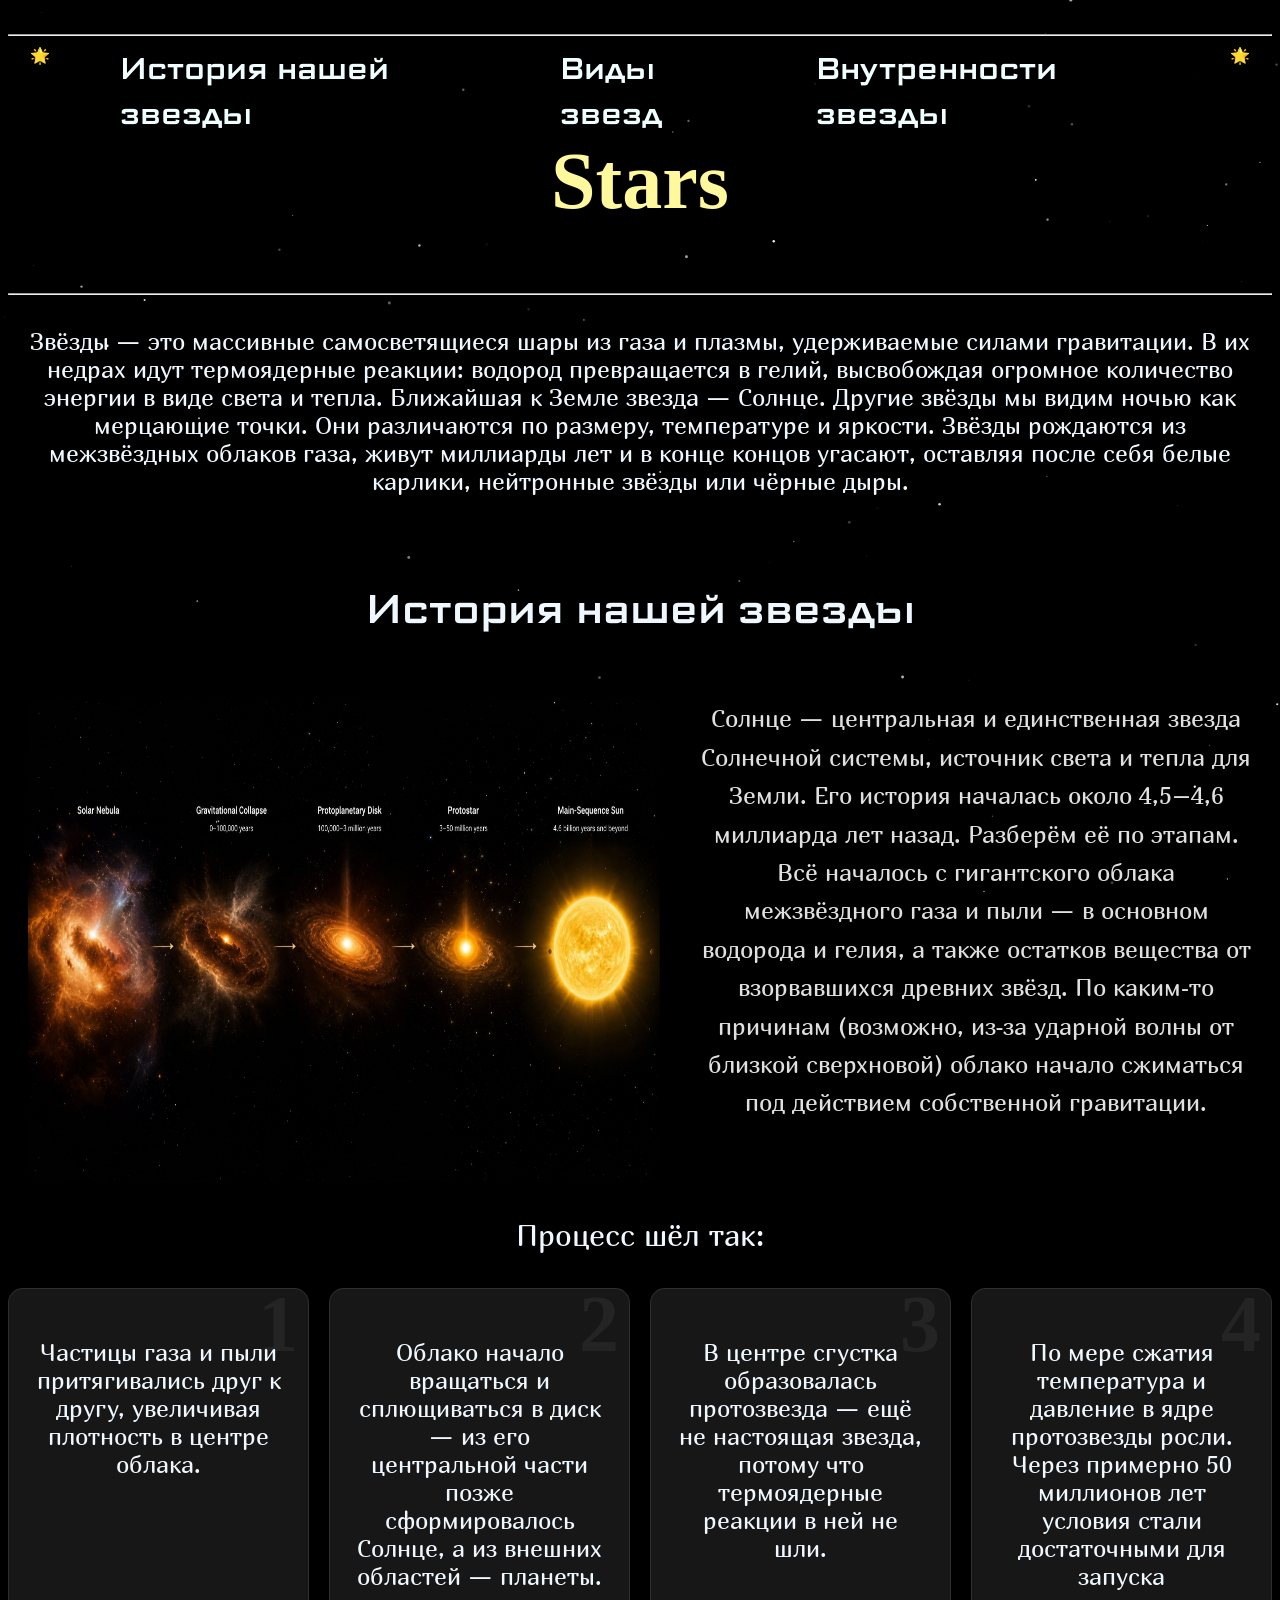
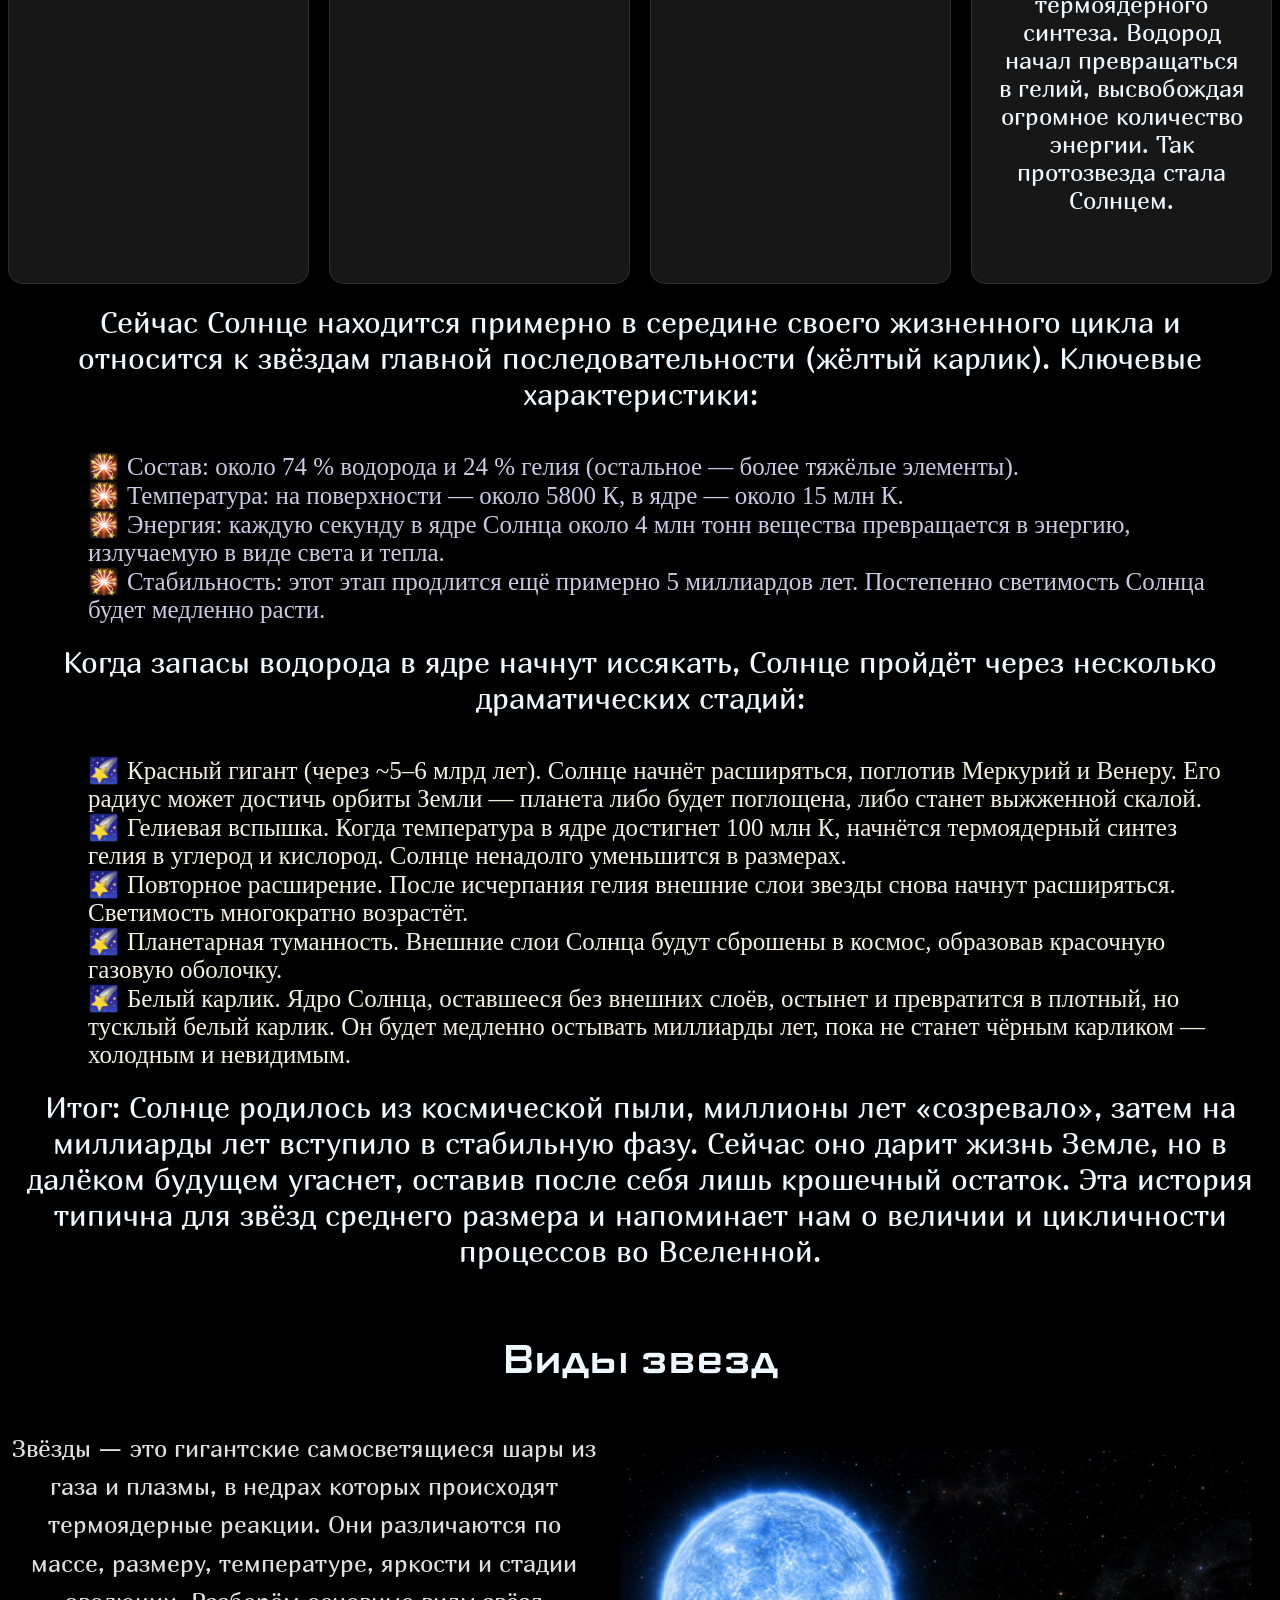
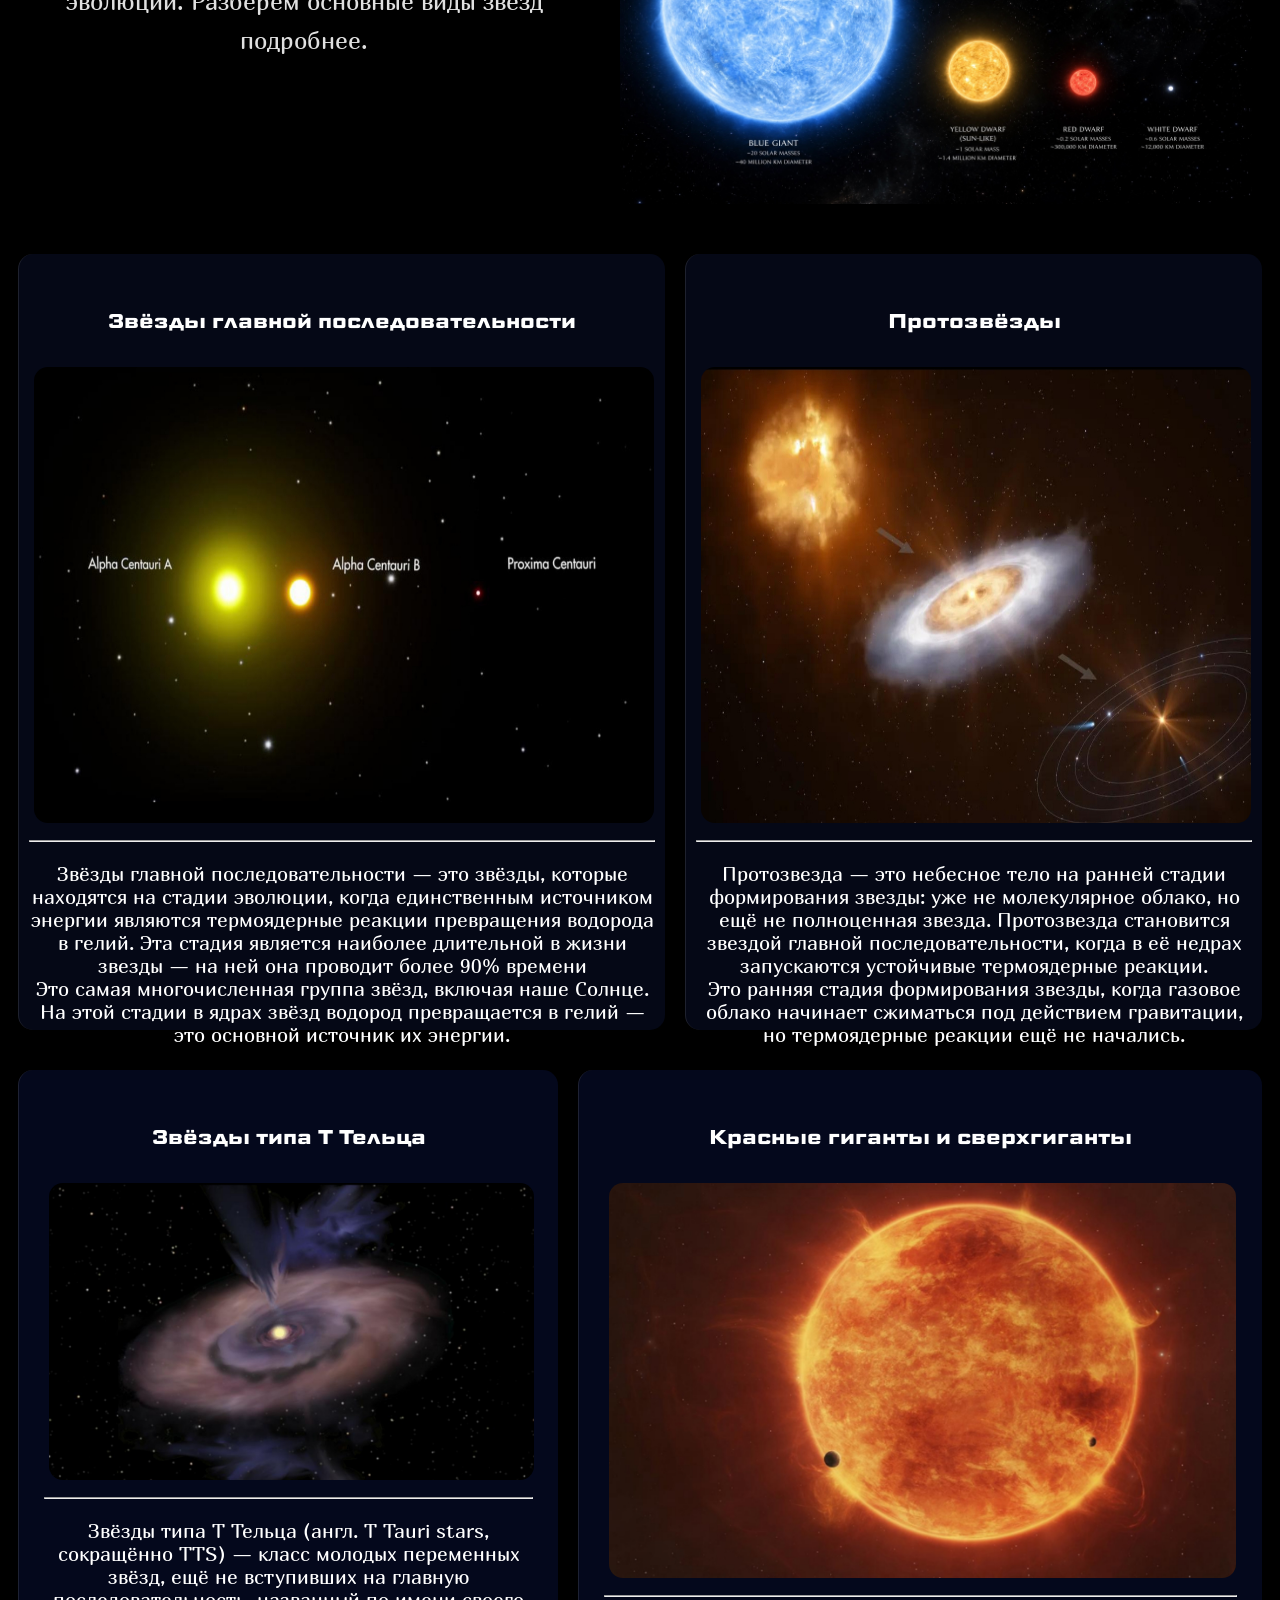
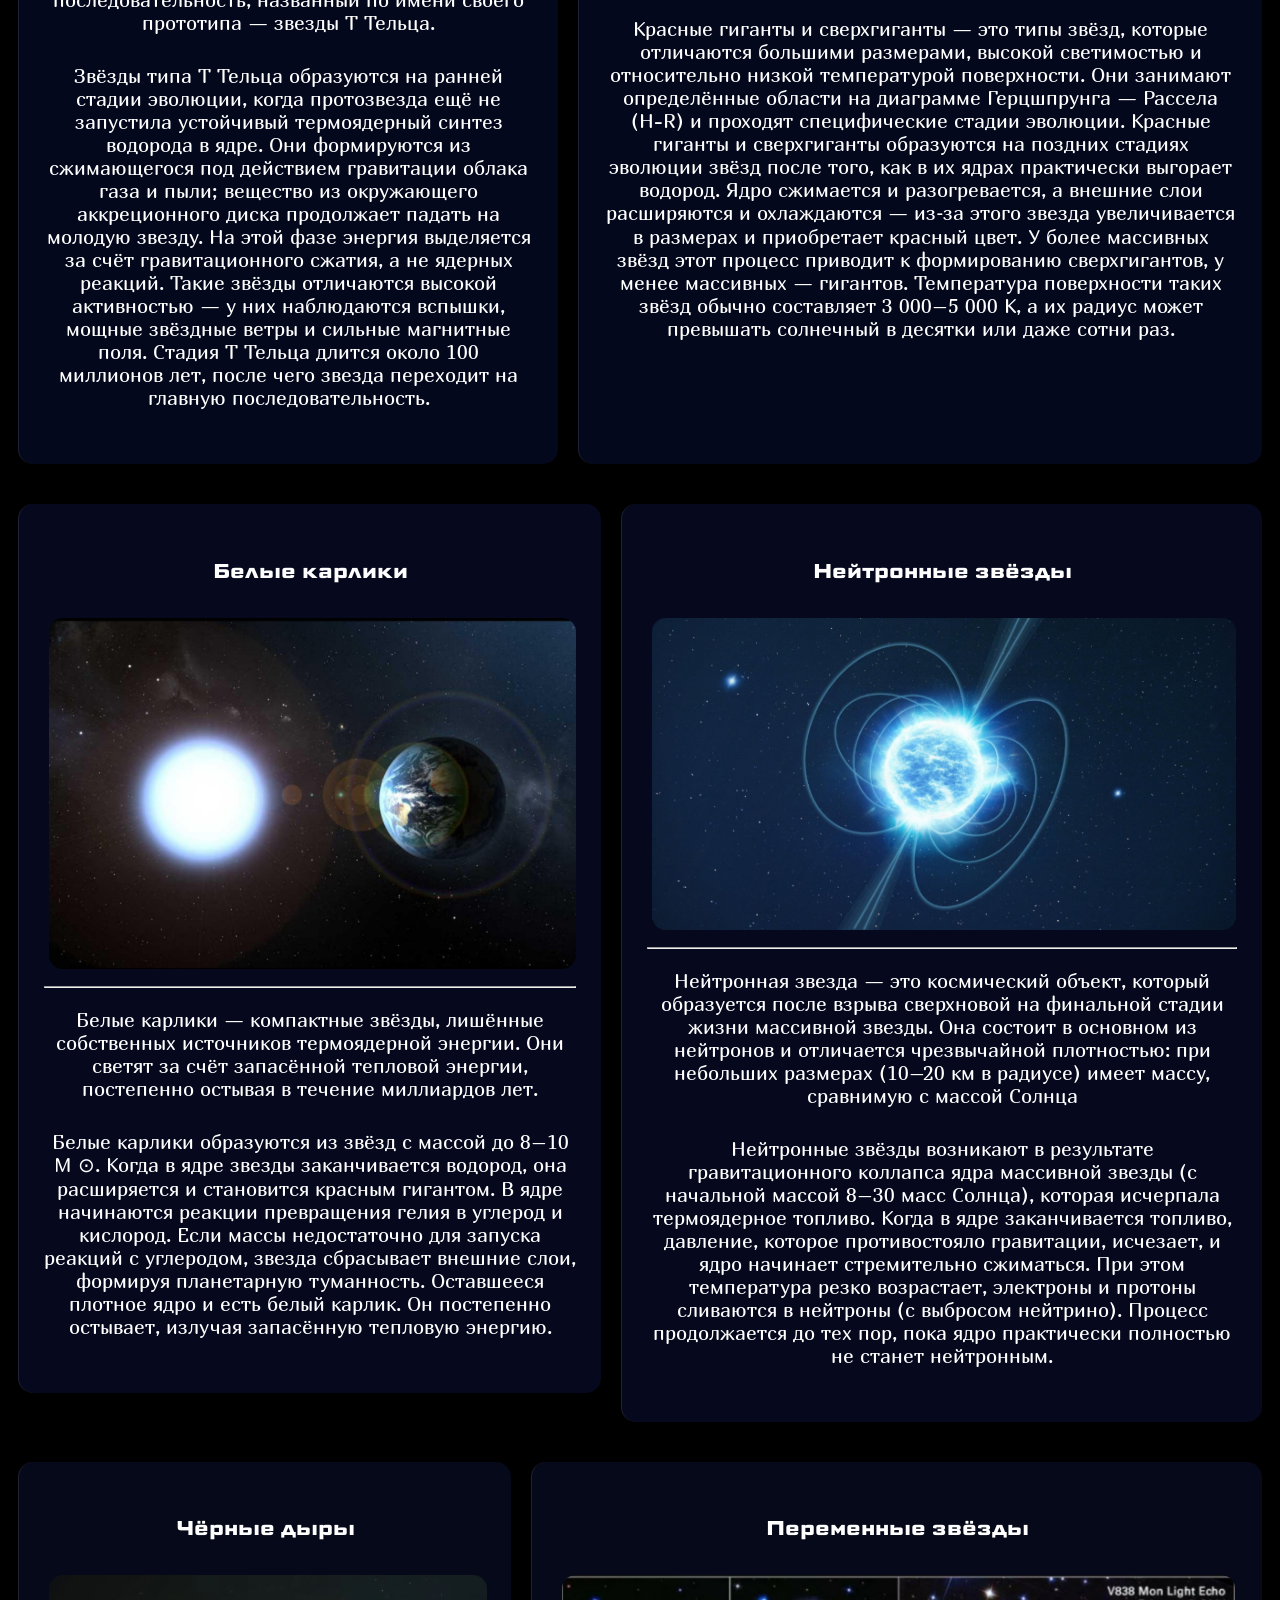
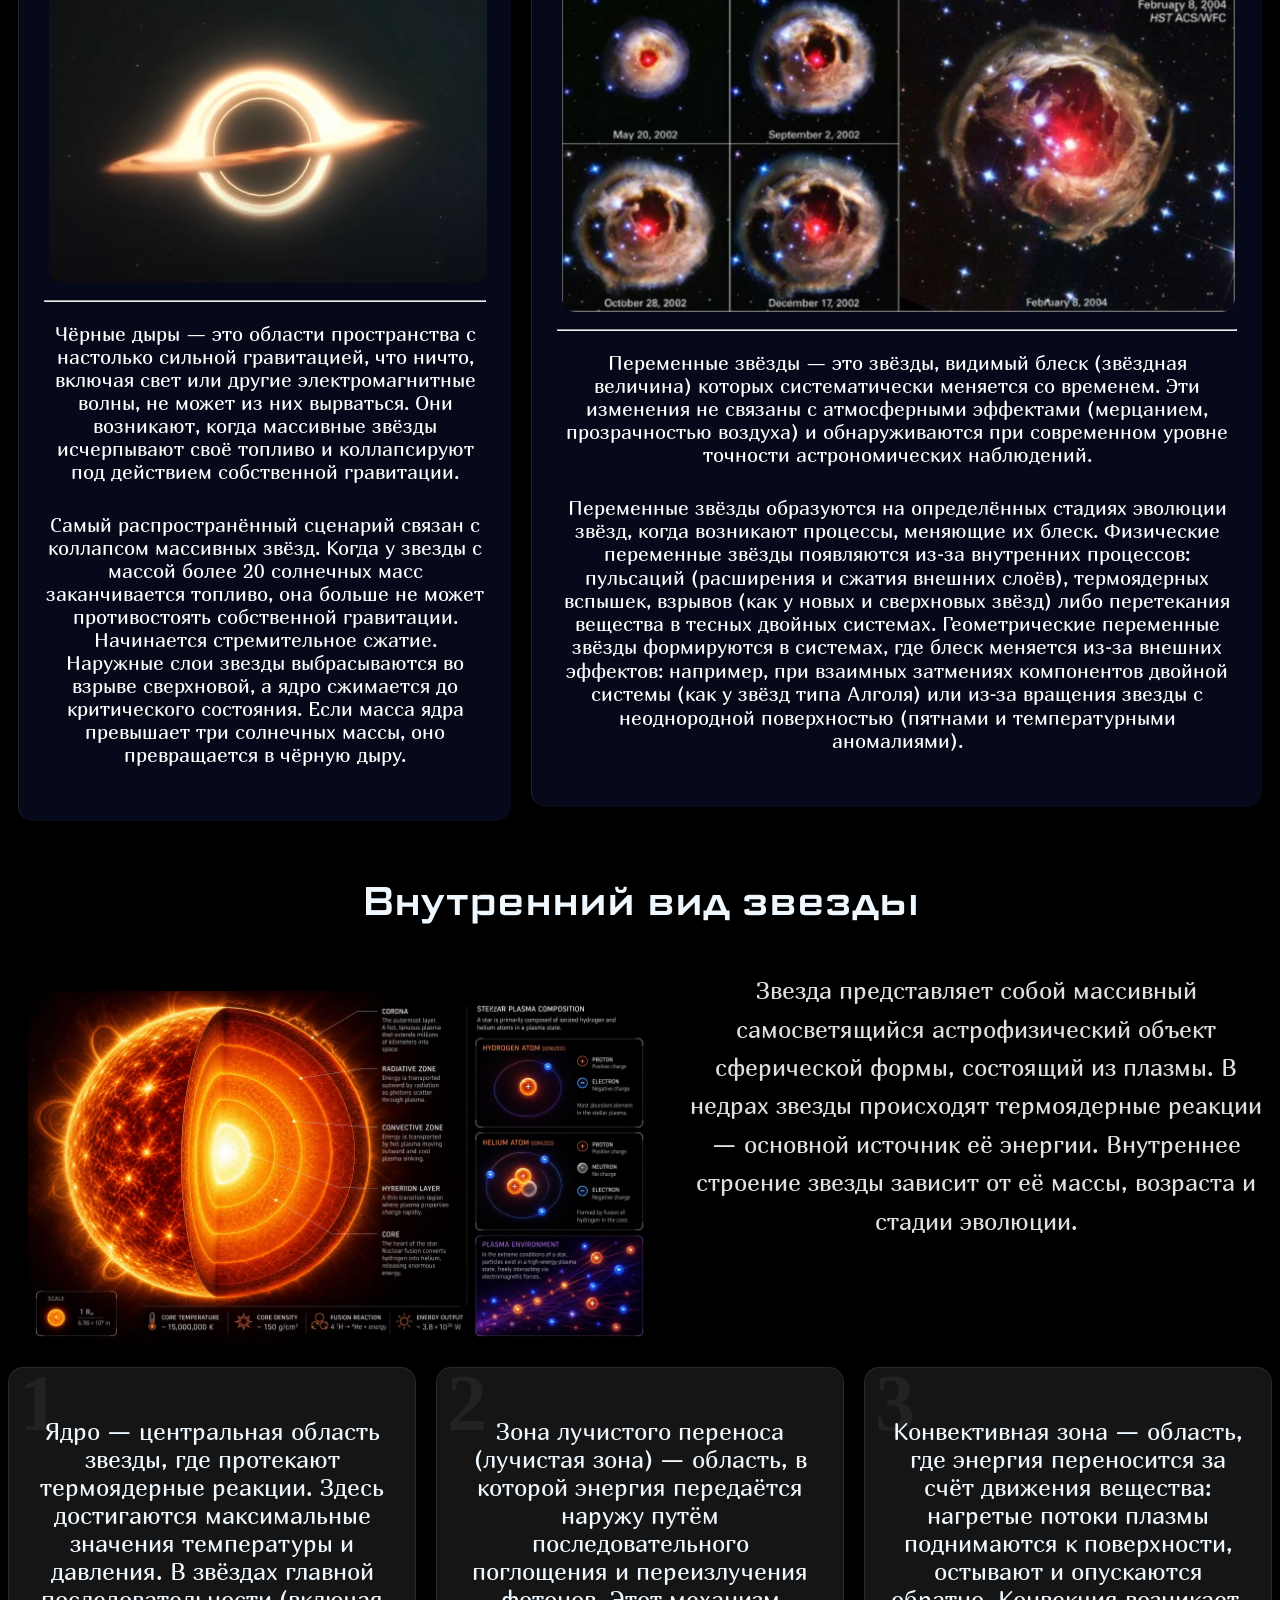
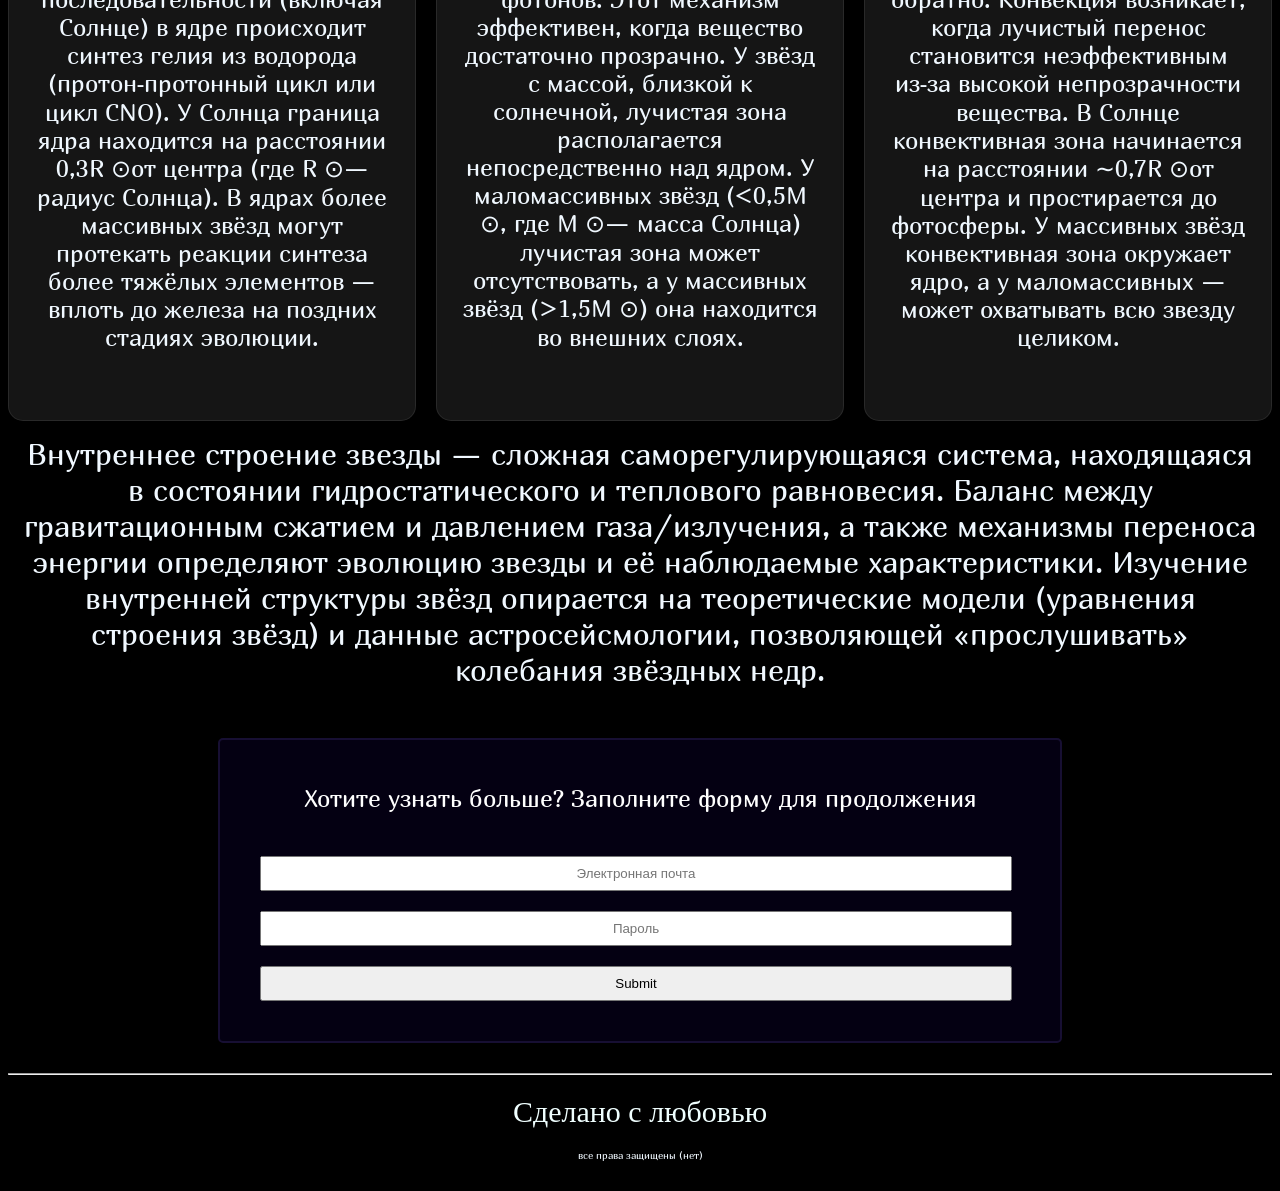
==== commit 5f6735fe: "Update index.html" ====
--- a/index.html
+++ b/index.html
@@ -276,9 +276,9 @@
        </div>
         <footer>
             <hr>
-            <a class="vig" href="C:\Users\Nastya_R\OneDrive\Desktop\.vscode\html444\15.05.2026\404.html">Сделано с любовью</a>
+            <a class="vig" href="404.html">Сделано с любовью</a>
             <p class="kon">все права защищены (нет)</p>
         </footer>
     </main>
  <script src="JavaScript"></script>
-</body>+</body>
--- a/style.css
+++ b/style.css
@@ -295,7 +295,7 @@
 .card1:hover {
     transform: translateY(-5px);
     border-color: #98aefc; 
-     background:rgba(102, 98, 230, 0.178); 
+     background: rgba(24, 23, 57, 0.784); 
     box-shadow: 7px 7px 7px #7278cd51;
     
 }
@@ -314,7 +314,7 @@
 .card2:hover {
     transform: translateY(-5px);
     border-color: #98aefc; 
-    background:rgba(102, 98, 230, 0.178); 
+   background: rgba(24, 23, 57, 0.784); 
     box-shadow: 7px 7px 7px #7278cd51;
     
 }
@@ -332,7 +332,7 @@
 .card3:hover {
     transform: translateY(-5px);
     border-color: #98aefc; 
-    background:rgba(102, 98, 230, 0.178); 
+   background: rgba(24, 23, 57, 0.784); 
      box-shadow: 7px 7px 7px #7278cd51;
     
 }
@@ -351,7 +351,7 @@
 .card4:hover {
     transform: translateY(-5px);
     border-color: #98aefc; 
-     background:rgba(102, 98, 230, 0.178); 
+   background: rgba(24, 23, 57, 0.784); 
    box-shadow: 7px 7px 7px #7278cd51;
     
 }
@@ -449,4 +449,4 @@
     left: 0;
     width: 100%;
     height: 100%;
-}+}
